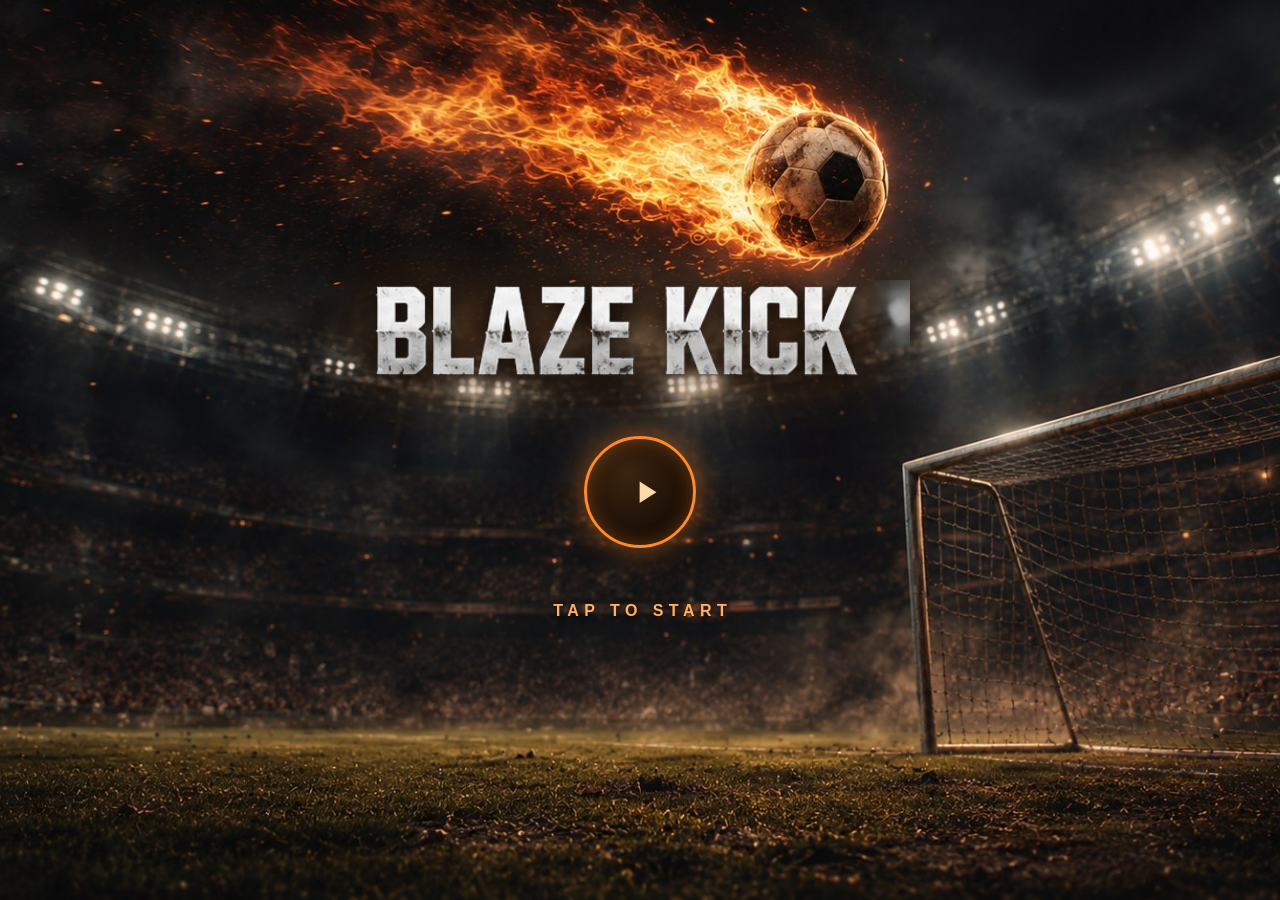
==== index.html @ d06417c7 "Add files via upload" ====
<!DOCTYPE html>
<html lang="hu">
<head>
<meta charset="UTF-8">
<meta name="viewport" content="width=device-width, initial-scale=1.0, user-scalable=no">
<meta name="screen-orientation" content="landscape">
<meta name="mobile-web-app-capable" content="yes">
<meta name="apple-mobile-web-app-capable" content="yes">
<meta name="apple-mobile-web-app-status-bar-style" content="black-fullscreen">
<meta name="apple-mobile-web-app-title" content="Blaze Kick">
<meta name="theme-color" content="#1a1a2e">
<title>Blaze Kick</title>
<link rel="manifest" href="manifest.json">
<link rel="icon" href="icon-192.png">
<link rel="apple-touch-icon" href="icon-192.png">
<script src="js/early.js"></script>
<link rel="stylesheet" href="css/style.css">
<link rel="stylesheet" href="css/ui.css">
</head>
<body>

<!-- INDÍTÓ képernyő: logó + Play. A koppintás feloldja a hangot, majd indul az intró. -->
<div id="startScreen">
  <img class="start-logo" src="assets/logo.png" alt="Blaze Kick">
  <button id="startBtn" class="start-play" aria-label="Play">
    <svg viewBox="0 0 100 100" aria-hidden="true"><polygon points="40,27 40,73 76,50"></polygon></svg>
  </button>
  <div class="start-hint">TAP TO START</div>
</div>

<!-- INTRO képernyő -->
<div id="intro">
  <video id="introVideo" src="assets/intro.mp4" poster="assets/intro-poster.jpg"
         muted playsinline preload="auto"
         disablepictureinpicture disableremoteplayback></video>
  </div>

<!-- LEFT lane: goalkeeper control + score -->
<div id="lsav" class="sav">
  <div class="sav-score">
    <div class="sav-label">You</div>
    <div class="sav-num" id="s1">0</div>
  </div>
  <div class="tap-hint" id="tapHintL">⚡<span>TAP</span></div>
  <div class="sav-hint">Goalie ◀</div>
</div>

<div id="mid">
  <canvas id="c"></canvas>
  <button id="pauseBtn" title="Pause">⏸</button>
  <div id="itemBar" style="display:none;"></div>
</div>

<!-- How to Play overlay -->
<div id="howToOverlay" style="display:none;position:fixed;inset:0;background:rgba(0,0,0,0.95);z-index:400;flex-direction:column;align-items:center;justify-content:center;gap:14px;color:white;">
  <div style="font-size:22px;font-weight:900;color:#4fc3f7;">📖 How to Play</div>
  <div style="max-width:520px;max-height:70vh;overflow-y:auto;font-size:13px;line-height:1.7;color:#ddd;padding:0 22px;text-align:left;">
    <b style="color:#4fc3f7">🎯 Gameplay</b><br>
    Top-down football against the computer. First to 7 goals wins the match. Your ball speed stays the same for the whole match.<br><br>
    <b style="color:#4fc3f7">🕹️ Controls</b><br>
    <b>Left lane</b> – drag up/down to move your goalkeeper.<br>
    <b>Right lane</b> – drag up/down to move your striker.<br>
    Use two fingers at once to control both.<br>
    <b>Tap</b> near the ball to hit a power shot.<br>
    Flick the paddle as it meets the ball to change the angle – the ball keeps its speed, only its direction changes.<br><br>
    <b style="color:#4fc3f7">⚽ Formation</b><br>
    Your striker plays in the opponent's half, in front of their goal. Their striker sits in front of yours. Goalkeepers stay on the goal line.<br><br>
    <b style="color:#4fc3f7">✨ Bonus ball</b><br>
    A small extra ball sometimes crosses the pitch. Hit it for a random effect lasting a few seconds – it may help you or favour the CPU. This will be replaced by the Shop later.<br><br>
    <b style="color:#4fc3f7">📈 Stages &amp; seasons</b><br>
    100 stages, grouped into 10 seasons of 10 matches.<br>
    Inside a season the ball gets faster with every stage. At the start of a new season it slows back down – but the CPU gets sharper: it aims better, reacts faster, and starts reading where the ball will land.<br><br>
    <b style="color:#4fc3f7">⭐ Stars</b><br>
    Concede 0–1 goals: ★★★<br>
    Concede 2–4 goals: ★★☆<br>
    Concede 5–6 goals: ★☆☆<br>
    Your best result per stage is kept.
  </div>
  <button id="howToBackBtn" style="padding:12px 32px;background:#4fc3f7;color:#111;border:none;border-radius:30px;font-size:15px;font-weight:700;cursor:pointer;touch-action:manipulation;margin-top:4px;">← Back</button>
</div>

<!-- Pause overlay -->
<div id="pauseOverlay" style="display:none;position:fixed;inset:0;background:rgba(0,0,0,0.9);z-index:400;flex-direction:column;align-items:center;justify-content:center;gap:18px;color:white;">
  <div style="font-size:28px;font-weight:900;color:#ffd700;letter-spacing:2px;">⏸ Paused</div>
  <button id="resumeBtn" style="padding:14px 44px;background:#4fc3f7;color:#111;border:none;border-radius:30px;font-size:18px;font-weight:700;cursor:pointer;touch-action:manipulation;">▶ Resume</button>
  <button id="exitBtn" style="padding:11px 34px;background:#222;color:#ef5350;border:2px solid #ef5350;border-radius:30px;font-size:15px;font-weight:700;cursor:pointer;touch-action:manipulation;">✕ Exit to Menu</button>
</div>

<!-- ===== FŐMENÜ ===== -->
<div id="menuScreen" class="screen">
  <div class="screen-body menu-wrap">
    <div id="menuTitle">
      <img class="mt-logo" src="assets/logo.png" alt="Blaze Kick">
      <span class="mt-studio">LFant Studio</span>
    </div>
    <div class="menu-bottom">
    <div class="menu-stats">
      <span>★ <b id="menuStars">0</b></span>
      <span><img class="coin" src="assets/coin.svg" alt=""> <b id="menuCoins">0</b></span>
    </div>
    <div class="menu-list">
      <div class="menu-item fire" id="miStage"><span class="ico">🏟</span> Stage</div>
      <div class="menu-item fire" id="miQuick"><span class="ico">👤</span> 1 Player</div>
      <div class="menu-item fire" id="miTwo"><span class="ico">👥</span> 2 Player</div>
      <div class="menu-item ice"  id="miShop"><span class="ico">🛒</span> Shop</div>
      <div class="menu-item ice"  id="miSettings"><span class="ico">⚙</span> Settings</div>
      <div class="menu-item ice"  id="miHow"><span class="ico">📖</span> How to Play</div>
      <div class="menu-item exit" id="miExit" style="display:none;"><span class="ico">🚪</span> Exit game</div>
    </div>
    </div>
  </div>
</div>

<!-- ===== STAGE RÁCS ===== -->
<div id="stagesScreen" class="screen">
  <div class="screen-head">
    <button class="btn small ghost" id="stagesBackBtn">← Back</button>
    <div class="screen-title">Stages</div>
    <div class="screen-spacer"></div>
    <div style="font-size:12px;color:var(--gold);" id="stagesStars">★ 0</div>
  </div>
  <div class="screen-body" id="stagesGrid"></div>
</div>

<!-- ===== EREDMÉNY ===== -->
<div id="resultScreen" class="screen">
  <div id="resultTitle">Match won</div>
  <div id="resultSub">Stage 1</div>
  <div id="resultScore">0 : 0</div>
  <div id="resultStars"></div>
  <div id="resultCoins" style="display:none;"></div>
  <div class="result-btns">
    <button class="btn primary" id="resultNextBtn">Next stage ▶</button>
    <button class="btn" id="resultRetryBtn">↻ Retry</button>
    <button class="btn ghost" id="resultMenuBtn">Menu</button>
  </div>
</div>

<!-- ===== SHOP ===== -->
<div id="shopScreen" class="screen">
  <div class="screen-head">
    <button class="btn small ghost" id="shopBackBtn">← Back</button>
    <div class="screen-title">Shop</div>
    <div class="screen-spacer"></div>
    <div style="font-size:13px;color:var(--gold);"><img class="coin" src="assets/coin.svg" alt=""> <b id="shopCoins">0</b></div>
  </div>
  <div class="screen-body" id="shopList"></div>
</div>

<!-- ===== BEÁLLÍTÁSOK (placeholder) ===== -->
<div id="settingsScreen" class="screen">
  <div class="screen-head">
    <button class="btn small ghost" id="settingsBackBtn">← Back</button>
    <div class="screen-title">Settings</div>
  </div>
  <div class="screen-body">
    <div style="max-width:520px;margin:0 auto;display:flex;flex-direction:column;gap:10px;">
      <div class="menu-item ice" id="miSound"><span class="ico">🔊</span> Sound: ON</div>
      <div class="menu-item soon"><span class="ico">📳</span> Vibration</div>
      <div class="menu-item soon"><span class="ico">⏱</span> Play-time reminder</div>
      <button class="btn danger" id="resetProgressBtn" style="margin-top:10px;">Reset progress</button>

      <!-- ============ TESZT ESZKÖZÖK — KIADÁS ELŐTT TÖRLENDŐ ============ -->
      <div id="testTools" style="margin-top:18px;padding-top:14px;border-top:1px dashed var(--line);">
        <div style="font-size:10px;letter-spacing:.14em;color:var(--text-dim);text-transform:uppercase;margin-bottom:8px;">Test tools</div>
        <div style="display:flex;gap:8px;flex-wrap:wrap;">
          <button class="btn small" id="testCoinsBtn">+1000 <img class="coin" src="assets/coin.svg" alt=""></button>
          <button class="btn small" id="testStockBtn">Stock all items ×5</button>
          <button class="btn small" id="testUnlockBtn">Unlock all stages</button>
        </div>
        <div id="testInfo" style="font-size:11px;color:var(--text-dim);margin-top:8px;"></div>
      </div>
      <!-- ============ /TESZT ESZKÖZÖK ============ -->
    </div>
  </div>
</div>

<!-- RIGHT lane: field player control + score -->
<div id="rsav" class="sav">
  <div class="sav-score">
    <div class="sav-label">CPU</div>
    <div class="sav-num" id="s2">0</div>
  </div>
  <div class="tap-hint" id="tapHintR">⚡<span>TAP</span></div>
  <div class="sav-hint">▶ Field</div>
</div>

<!-- Fekete átúszó réteg: intró -> menü váltás (elrejti a pályavillanást is) -->
<div id="fadeCover"></div>

<!-- Teszt-kijelző: az aktuális AI-skill. Rejtett; a "#debug" URL-lel jelenik meg. -->
<div id="skillDebug"></div>

<script src="js/intro.js"></script>
<script src="js/audio.js"></script>
<script src="js/progress.js"></script>
<script src="js/difficulty.js"></script>
<script src="js/state.js"></script>
<script src="js/seasons.js"></script>
<script src="js/shop.js"></script>
<script src="js/twoplayer.js"></script>
<script src="js/effects.js"></script>
<script src="js/core.js"></script>
<script src="js/input.js"></script>
<script src="js/ai.js"></script>
<script src="js/physics.js"></script>
<script src="js/render.js"></script>
<script src="js/effects2.js"></script>
<script src="js/helpers.js"></script>
<script src="js/screens.js"></script>
<script src="js/main.js"></script>
</body>
</html>
---- css/style.css ----
* { margin:0; padding:0; box-sizing:border-box; }
html, body {
  width:100%; height:100%;
  background:#111;
  overflow:hidden;
  touch-action:none;
  overscroll-behavior:none;
  overscroll-behavior-y:none;
  font-family:Arial,sans-serif;
  display:flex;
  flex-direction:row;
}

.sav {
  flex-shrink:0;
  width:70px;
  height:100%;
  display:flex;
  flex-direction:column;
  align-items:center;
  justify-content:center;
  user-select:none;
  position:relative;
}
#lsav { background:rgba(79,195,247,0.06); border-right:1px solid rgba(79,195,247,0.3); box-shadow:inset -4px 0 20px rgba(79,195,247,0.1); }
#rsav { background:rgba(239,83,80,0.06);  border-left:1px solid rgba(239,83,80,0.3);  box-shadow:inset 4px 0 20px rgba(239,83,80,0.1); }

/* Eredménytábla a sávokban */
.sav-score {
  position:absolute;
  top:12px;
  display:flex;
  flex-direction:column;
  align-items:center;
  gap:2px;
  pointer-events:none;
  width:100%;
}
.sav-label {
  font-size:8px;
  letter-spacing:3px;
  text-transform:uppercase;
  color:rgba(255,255,255,0.5);
  font-family: 'Courier New', monospace;
}
.sav-num {
  font-size:46px;
  font-weight:900;
  line-height:1;
  font-family: 'Courier New', monospace;
  transition: transform 0.15s ease-out, font-size 0.3s ease;
  text-shadow: 0 0 15px currentColor, 0 0 30px currentColor, 0 0 60px currentColor;
  letter-spacing:-2px;
}
#lsav .sav-num { color:#4fc3f7; }
#rsav .sav-num { color:#ef5350; }

.sav-hint {
  position:absolute;
  bottom:20px;
  font-size:9px;
  letter-spacing:1px;
  text-transform:uppercase;
  writing-mode:vertical-rl;
  color:rgba(255,255,255,0.2);
}

#mid {
  flex:1;
  height:100%;
  position:relative;
  overflow:hidden;
}

/* Intro képernyő */
#intro {
  position:fixed; inset:0;
  background:#000;
  z-index:100;
  display:flex;
  align-items:center;
  justify-content:center;
  overflow:hidden;
}
#introVideo {
  position:absolute; inset:0;
  width:100%; height:100%;
  object-fit:cover;          /* kitölti a képernyőt, a széleit levágja */
  pointer-events:none;
}
#playHint {
  position:absolute;
  bottom:11%; left:50%;
  transform:translateX(-50%);
  opacity:0; transition:opacity .5s ease;
  color:#fff; font-size:clamp(16px,3.2vh,24px); font-weight:900;
  letter-spacing:3px;
  text-shadow:0 0 18px rgba(255,110,20,0.9), 0 2px 6px rgba(0,0,0,0.9);
  animation:playPulse 1.4s ease-in-out infinite;
  pointer-events:none; z-index:101;
}
#playHint.ready { opacity:1; }
#intro.ready { cursor:pointer; }
@keyframes playPulse {
  0%,100% { transform:translateX(-50%) scale(1);    opacity:1;   }
  50%      { transform:translateX(-50%) scale(1.05); opacity:0.7; }
}
  50%      { transform:translateX(-50%) scale(1.06); }
}

#overlay {
  position:absolute; inset:0;
  background:rgba(0,0,0,0.88);
  display:flex; flex-direction:column;
  align-items:center; justify-content:center;
  gap:14px; color:white; z-index:10;
  touch-action:auto;
}
#overlay h2 { font-size:26px; font-weight:900; }
#overlay p  { font-size:12px; color:#aaa; text-align:center; padding:0 20px; line-height:1.6; }
#overlay button {
  padding:13px 36px; background:#4fc3f7; color:#111;
  border:none; border-radius:30px; font-size:17px; font-weight:700; cursor:pointer;
  touch-action:auto; -webkit-tap-highlight-color:rgba(0,0,0,0.2);
}
canvas { display:block; position:absolute; top:0; left:0; }

/* Szünet gomb — felül középen, a dekor-sávban */
#pauseBtn {
  position:absolute;
  top:8px; left:50%;
  transform:translateX(-50%);
  z-index:6;
  width:42px; height:42px;
  border-radius:50%;
  background:rgba(0,0,0,0.4);
  color:#fff;
  border:1px solid rgba(255,255,255,0.3);
  font-size:18px; line-height:1;
  cursor:pointer;
  touch-action:manipulation;
  -webkit-tap-highlight-color:transparent;
  display:flex; align-items:center; justify-content:center;
}
#pauseBtn:active { background:rgba(0,0,0,0.65); }

/* A PLAY gomb csak a videó végén (vagy koppintásra) jelenik meg */
---- css/ui.css ----
/* ============================================================
   BLAZE KICK — UI design tokenek
   Minden szín / méret / betű ITT. A design cseréje = ezt írjuk át.
   Stílus: visszafogott, anyagszerű; illeszkedik a fotorealisztikus pályaképhez.
   ============================================================ */
:root {
  --bg:        #0b0e13;
  --bg-2:      #11151c;
  --panel:     rgba(17,21,28,0.94);
  --line:      rgba(255,255,255,0.09);
  --text:      #e7edf3;
  --text-dim:  #8a94a2;
  --accent:    #4fc3f7;   /* játékos kék */
  --accent-2:  #ef5350;   /* gép piros */
  --gold:      #ffd54f;   /* csillag / érme */
  --ok:        #66bb6a;

  --radius:    10px;
  --radius-lg: 16px;
  --tile:      68px;      /* stage csempe mérete */
  --gap:       8px;
  --font:      system-ui, -apple-system, "Segoe UI", Roboto, Arial, sans-serif;
}

/* ---------- közös képernyő-váz ---------- */
.screen {
  position: fixed; inset: 0; z-index: 300;
  display: none;
  flex-direction: column;
  background: var(--bg);
  color: var(--text);
  font-family: var(--font);
  overscroll-behavior: contain;
}
.screen-head {
  flex: 0 0 auto;
  display: flex; align-items: center; gap: 14px;
  padding: 10px 16px;
  border-bottom: 1px solid var(--line);
  background: var(--bg-2);
}
.screen-title { font-size: 15px; font-weight: 700; letter-spacing: .04em; }
.screen-spacer { flex: 1; }
.screen-body {
  flex: 1 1 auto;
  overflow-y: auto;
  touch-action: pan-y;          /* a görgetés működjön a globális touch-action:none ellenére */
  -webkit-overflow-scrolling: touch;
  padding: 14px 16px 22px;
}

/* ---------- gombok ---------- */
.btn {
  font-family: var(--font);
  font-size: 14px; font-weight: 600;
  padding: 11px 22px;
  border-radius: 999px;
  border: 1px solid var(--line);
  background: #1a1f27;
  color: var(--text);
  cursor: pointer;
  touch-action: manipulation;
  -webkit-tap-highlight-color: transparent;
}
.btn:active {
  background: #ffffff;              /* megnyomva: fehér felvillanás */
  color: #0b0e13;
  border-color: #ffffff;
  transform: scale(0.96);
  transition: none;                 /* a lenyomás azonnal látszik */
}
.btn:active .p-disc,
.btn:active .p-qty,
.btn:active .p-cost b { color: #0b0e13; }   /* fehér háttéren olvasható maradjon */
.btn.primary { background: var(--accent); color: #0b0e13; border-color: transparent; }
.btn.ghost   { background: transparent; color: var(--text-dim); }
.btn.danger  { background: transparent; color: var(--accent-2); border-color: var(--accent-2); }
.btn.small   { font-size: 12px; padding: 8px 14px; }
.btn[disabled] { opacity: .38; pointer-events: none; }

/* Vásárlás visszajelzés: garantált felvillanás (a :active túl rövid lehet) */
.btn.flash {
  background: #ffffff !important; color: #0b0e13 !important;
  border-color: #ffffff !important;
  box-shadow: 0 0 18px rgba(255,255,255,0.65);
  transform: scale(0.96);
}
.btn.flash .p-disc, .btn.flash .p-qty, .btn.flash .p-cost b { color: #0b0e13 !important; }
.btn.flash-deny {
  background: #ff5a3c !important; color: #fff !important;
  border-color: #ff5a3c !important;
  animation: denyShake 0.22s ease;
}
@keyframes denyShake {
  0%, 100% { transform: translateX(0); }
  25%      { transform: translateX(-3px); }
  75%      { transform: translateX(3px); }
}

/* ---------- Főmenü ---------- */
#menuScreen {
  background: #05070a url(../assets/menu-bg.jpg) center/cover no-repeat;
}

/* ---- Cím (logó): vízszintesen középen, a labda alatt, a gombok fölött ----
   Magasság-alapú méret, hogy fekvő telefonon (alacsony képernyő) is elférjen.
   Finomhangoláshoz: --title-y = függőleges pozíció, --logo-max = max. logóméret */
#menuTitle {
  --title-top: 18vh;          /* a cím függőleges helye (a labda alá) — ezt állítsd, ha kell */
  width: 100%;
  text-align: center;
  margin: var(--title-top) auto 0;
  pointer-events: none;
  user-select: none;
  flex: 0 0 auto;
}
.mt-logo {
  display: block;
  margin: 0 auto;
  height: clamp(42px, 13vh, 128px);   /* magasság szerint méretezünk -> nem lóg a gombokra */
  width: auto;
  max-width: 88vw;
  filter:
    drop-shadow(0 4px 14px rgba(0,0,0,0.85))
    drop-shadow(0 0 34px rgba(255,120,20,0.26));
}
.mt-studio {
  display: block;
  margin-top: 0.5em;
  font-family: "Arial Black", "Segoe UI", Impact, sans-serif;
  font-size: clamp(11px, 1.7vh, 22px);
  font-weight: 900;
  letter-spacing: 0.24em;
  padding-left: 0.24em;               /* a betűköz optikai kiegyenlítése */
  color: #ff7a1a;
  text-shadow: 0 2px 6px rgba(0,0,0,0.9), 0 0 16px rgba(255,110,20,0.6);
}
.menu-wrap {
  display: flex; flex-direction: column;
  align-items: center; justify-content: space-between;
  padding: 0 16px clamp(10px, 3vh, 22px) !important;
  gap: clamp(6px, 1.6vh, 12px);
}
.menu-bottom {
  display: flex; flex-direction: column; align-items: center;
  gap: clamp(6px, 1.6vh, 12px);
  width: 100%;
  flex: 0 0 auto;
}
.menu-stats {
  display: flex; gap: clamp(14px, 3vw, 26px);
  font-size: clamp(11px, 1.6vh, 14px); color: #cdd4dd;
  letter-spacing: .06em;
  text-shadow: 0 1px 4px rgba(0,0,0,0.9);
  padding: clamp(3px, 0.8vh, 6px) 16px; border-radius: 20px;
  background: rgba(0,0,0,0.35);
}
.menu-stats b { color: var(--gold); font-weight: 800; }

.menu-list {
  display: grid;
  grid-template-columns: repeat(3, 1fr);
  gap: clamp(5px, 1.3vh, 9px);
  width: 100%; max-width: 820px;
}
@media (max-width: 560px) { .menu-list { grid-template-columns: repeat(2, 1fr); } }

.menu-item {
  position: relative;
  display: flex; align-items: center; justify-content: center; gap: 10px;
  min-height: clamp(30px, 6.2vh, 58px);
  padding: 6px 12px;
  border: clamp(9px, 2.2vh, 18px) solid transparent;
  border-image: url(../assets/btn-ice.png) 24 fill stretch;
  color: #fff;
  font-size: clamp(11px, 1.7vh, 14px); font-weight: 800;
  letter-spacing: .09em; text-transform: uppercase;
  text-shadow: 0 2px 5px rgba(0,0,0,0.9);
  cursor: pointer; touch-action: manipulation;
  -webkit-tap-highlight-color: transparent;
  filter: brightness(0.95);
}
.menu-item:active { filter: brightness(1.25); }
.menu-item .ico { font-size: 17px; }

/* tüzes keret — jobb oszlop + How to Play */
.menu-item.fire { border-image: url(../assets/btn-fire.png) 24 fill stretch; }

.menu-item.soon { opacity: .45; pointer-events: none; }
.menu-item.soon::after {
  content: 'soon'; position: absolute; right: 10px; top: 8px;
  font-size: 9px; letter-spacing: .1em; color: #cbd3dd; text-transform: lowercase;
}

/* Kilépés — teljes szélességű, tüzes keret piros felirattal */
.menu-item.exit {
  grid-column: 1 / -1;
  border-image: url(../assets/btn-fire.png) 24 fill stretch;
  color: #ff5a3c;
  text-shadow: 0 2px 6px rgba(0,0,0,0.95);
}

/* Nagyon alacsony (fekvő telefon) képernyő: a cím feljebb + kisebb,
   hogy biztosan a gombok fölött maradjon és ne csússzon rájuk */
@media (max-height: 460px) {
  #menuTitle { --title-y: 30%; --logo-max: 32vh; }
  .mt-studio { margin-top: 0.3em; }
}

/* ---------- Stage rács ---------- */
.season { margin-bottom: 18px; }
.season-head {
  display: flex; align-items: baseline; gap: 10px;
  padding: 0 2px 7px;
}
.season-name { font-size: 12px; font-weight: 700; letter-spacing: .12em; text-transform: uppercase; color: var(--text-dim); }
.season-head.started .season-name { color: #4fc3f7; }   /* megkezdett season: kék */
.season-sub  { font-size: 11px; color: #5b6472; }
.season-row {
  display: grid;
  grid-template-columns: repeat(10, 1fr);   /* mindig 10 stage egy sorban */
  gap: var(--gap);
}

.tile {
  position: relative;
  aspect-ratio: 1 / 1;
  min-height: 0;
  border-radius: var(--radius);
  border: 1px solid var(--line);
  background: var(--bg-2);
  overflow: hidden;
  display: flex; flex-direction: column;
  align-items: center; justify-content: center;
  cursor: pointer; touch-action: manipulation;
  -webkit-tap-highlight-color: transparent;
}
.tile.open   { border-color: rgba(79,195,247,0.35); }
.tile.open:active { background: #1b212a; }
.tile.locked { cursor: default; }

/* stadion-bélyegkép: nyitott = világos/éles, zárolt szezonnyitó = halvány csali */
.tile-thumb {
  position: absolute; inset: 0;
  background-size: cover; background-position: center;
  opacity: .5;
}
.tile.open   .tile-thumb { opacity: .95; }
.tile.locked .tile-thumb { opacity: .28; }
/* olvashatósági fátyol a szám alá */
.tile.open::before {
  content: ''; position: absolute; inset: 0; z-index: 1;
  background: linear-gradient(180deg, rgba(0,0,0,.05), rgba(0,0,0,.5));
}
.tile.locked.teaser::before {
  content: ''; position: absolute; inset: 0; z-index: 1;
  background: linear-gradient(180deg, rgba(0,0,0,.2), rgba(0,0,0,.75));
}
.tile-num {
  position: relative; z-index: 2;
  font-size: clamp(9px, 2.3vw, 15px); font-weight: 700;
  text-shadow: 0 1px 3px rgba(0,0,0,0.85);
}
.tile.locked .tile-num { color: #cfd6df; }
.tile-lock {
  position: relative; z-index: 2;
  font-size: clamp(8px, 1.8vw, 13px); margin-top: 2px; opacity: .75;
}
.tile-stars {
  position: relative; z-index: 2;
  display: flex; gap: 1px; margin-top: 3px;
}
.tile-stars .st { font-size: clamp(6px, 1.5vw, 9px); color: #39414d; line-height: 1; text-shadow: 0 1px 2px rgba(0,0,0,0.8); }
.tile-stars .st.on { color: var(--gold); }

/* ---------- Eredményképernyő ---------- */
#resultScreen { align-items: center; justify-content: center; gap: 12px; background: rgba(6,8,12,0.96); }
#resultTitle { font-size: 24px; font-weight: 800; letter-spacing: .03em; }
#resultTitle.won  { color: var(--ok); }
#resultTitle.lost { color: var(--accent-2); }
#resultSub   { font-size: 12px; color: var(--text-dim); letter-spacing: .06em; }
#resultScore { font-size: 40px; font-weight: 800; letter-spacing: .06em; }
#resultStars { display: flex; gap: 8px; min-height: 26px; }
#resultStars .rst { font-size: 24px; color: #39414d; }
#resultStars .rst.on { color: var(--gold); }
.result-btns { display: flex; gap: 10px; flex-wrap: wrap; justify-content: center; margin-top: 8px; }

/* ---------- Shop ---------- */
.shop-gift {
  background: rgba(255,213,79,0.10);
  border: 1px solid rgba(255,213,79,0.35);
  color: var(--gold);
  border-radius: var(--radius);
  padding: 10px 14px; margin-bottom: 10px;
  font-size: 13px; font-weight: 600; text-align: center;
}
.shop-note {
  font-size: 11px; color: var(--text-dim);
  margin-bottom: 12px; text-align: center;
}
.shop-row {
  background: var(--panel);
  border: 1px solid var(--line);
  border-left: 3px solid var(--line);
  border-radius: var(--radius);
  padding: 11px 13px; margin-bottom: 8px;
  max-width: 620px; margin-left: auto; margin-right: auto;
}
.shop-row.tier-cheap { border-left-color: #4a5563; }
.shop-row.tier-mid   { border-left-color: var(--accent); }
.shop-row.tier-pro   { border-left-color: var(--gold); }
.shop-head { display: flex; align-items: center; gap: 9px; }
.shop-ico  { font-size: 17px; }
.shop-name { font-size: 14px; font-weight: 700; }
.shop-own  { margin-left: auto; font-size: 12px; color: var(--text-dim); }
.shop-own.has { color: #ff5a3c; font-weight: 800; }         /* van belőle -> piros */
.shop-desc { font-size: 11.5px; color: var(--text-dim); margin: 5px 0 9px; }
.shop-buys { display: flex; gap: 7px; flex-wrap: wrap; }
.shop-buys .btn {
  display: inline-flex; align-items: center; gap: 7px;      /* széthúzott, átlátható */
  padding: 6px 10px;
}
.shop-buys .btn .p-qty  { opacity: .8; }
.shop-buys .btn .p-cost { display: inline-flex; align-items: center; gap: 3px; }
.shop-buys .btn .p-cost b { font-weight: 800; }
.shop-buys .btn .p-disc { color: #ff5a3c; font-weight: 800; font-size: 10px; }  /* akció -> piros */

/* BK-érme ikon (a régi ◎ helyett) */
.coin { height: 1em; width: auto; vertical-align: -0.14em; }
.menu-stats .coin { height: 1.15em; vertical-align: -0.2em; }
.shop-buys .btn .coin { height: 0.95em; }

/* ---------- Meccs közbeni aktiváló sáv ---------- */
#itemBar {
  position: absolute;
  bottom: 8px; left: 50%; transform: translateX(-50%);
  z-index: 6;
  display: flex; gap: 7px;
}
.item-btn {
  position: relative;
  width: 40px; height: 40px;
  border-radius: 9px;
  background: rgba(0,0,0,0.45);
  border: 1px solid rgba(255,255,255,0.22);
  color: #fff; font-size: 17px;
  display: flex; align-items: center; justify-content: center;
  cursor: pointer; touch-action: manipulation;
  -webkit-tap-highlight-color: transparent;
}
.item-btn:active { background: rgba(0,0,0,0.7); }
.item-btn[disabled] { opacity: .32; pointer-events: none; }
.item-btn em {
  position: absolute; right: -3px; bottom: -3px;
  background: var(--gold); color: #111;
  font-style: normal; font-size: 9px; font-weight: 800;
  border-radius: 8px; padding: 0 4px; line-height: 13px;
}

/* Eredményképernyő: érme */
#resultCoins { font-size: 15px; font-weight: 700; color: var(--gold); }

/* A gomb belsejére koppintás is a gombot célozza (ne az ütőt mozgassa) */
.item-btn span, .item-btn em { pointer-events: none; }
.menu-item .ico, .shop-buys .btn b, .shop-buys .btn i { pointer-events: none; }

/* Aktív bónusz jelzése az ikonsávban + hátralévő másodperc */
.item-btn.on {
  border-color: var(--gold);
  box-shadow: 0 0 0 1px rgba(255,213,79,0.35);
  opacity: 1 !important;
}
.item-btn.on::after {
  content: attr(data-left) 's';
  position: absolute; top: -8px; left: 50%; transform: translateX(-50%);
  background: var(--gold); color: #111;
  font-size: 9px; font-weight: 800;
  border-radius: 7px; padding: 0 4px; line-height: 13px;
  pointer-events: none;
}

/* ===== Szuperütés tap-jelzés (a sávban) ===== */
.tap-hint {
  display: none;
  flex-direction: column; align-items: center; gap: 2px;
  margin: 10px 0;
  color: #ffd08a;
  font-size: clamp(20px, 3.4vh, 30px);
  line-height: 1;
  text-shadow: 0 0 14px rgba(255,150,40,0.95), 0 2px 6px rgba(0,0,0,0.9);
  pointer-events: none;
}
.tap-hint span {
  font-size: clamp(8px, 1.3vh, 11px);
  font-weight: 900; letter-spacing: 0.2em; padding-left: 0.2em;
  color: #ff9a3c;
}
.tap-hint.on { display: flex; animation: tapPulse 0.75s ease-in-out infinite; }
@keyframes tapPulse {
  0%, 100% { transform: scale(1);    opacity: 0.75; }
  50%      { transform: scale(1.18); opacity: 1; }
}

/* ===== Indító képernyő (logó + Play) ===== */
#startScreen {
  position: fixed; inset: 0; z-index: 600;
  background: #05070a url(../assets/menu-bg.jpg) center/cover no-repeat;
  display: flex; flex-direction: column;
  align-items: center; justify-content: center;
  gap: clamp(22px, 6vh, 54px);
  user-select: none;
}
#startScreen .start-logo {
  width: clamp(210px, 44%, 540px); height: auto;
  filter: drop-shadow(0 4px 14px rgba(0,0,0,0.85)) drop-shadow(0 0 34px rgba(255,120,20,0.26));
}
#startScreen .start-play {
  width: clamp(76px, 15vh, 112px); height: clamp(76px, 15vh, 112px);
  border-radius: 50%;
  border: 3px solid #ff8a2a;
  background: radial-gradient(circle at 38% 32%, #3a2410, #140a04 78%);
  box-shadow: 0 0 30px rgba(255,120,20,0.55), inset 0 0 18px rgba(255,140,40,0.35);
  display: grid; place-items: center;
  cursor: pointer; touch-action: manipulation;
  -webkit-tap-highlight-color: transparent;
  animation: startPulse 1.8s ease-in-out infinite;
}
#startScreen .start-play svg { width: 44%; height: 44%; margin-left: 8%; }
#startScreen .start-play polygon { fill: #ffd9a8; }
#startScreen .start-play:active { transform: scale(0.94); }
#startScreen .start-hint {
  color: #ffb060; font-weight: 800; letter-spacing: 0.34em; padding-left: 0.34em;
  font-size: clamp(11px, 2vw, 16px);
  text-shadow: 0 2px 6px rgba(0,0,0,0.9);
}
@keyframes startPulse {
  0%, 100% { transform: scale(1);    box-shadow: 0 0 26px rgba(255,120,20,0.5),  inset 0 0 16px rgba(255,140,40,0.3); }
  50%      { transform: scale(1.06); box-shadow: 0 0 42px rgba(255,140,30,0.85), inset 0 0 20px rgba(255,150,50,0.45); }
}

/* ===== Fekete átúszó réteg (intró -> menü) ===== */
#fadeCover {
  position: fixed;
  inset: 0;
  background: #000;
  opacity: 0;
  z-index: 500;                 /* a menü (300) és az intró (100) fölött */
  pointer-events: none;
  transition: opacity 0.28s ease;
}

/* ===== Teszt: AI-skill kijelző (alapból rejtett, csak #debug URL-lel) ===== */
#skillDebug {
  display: none;
  position: fixed;
  top: 6px; left: 6px;
  z-index: 9999;
  padding: 4px 9px;
  font: 700 13px/1.2 "Consolas", "Menlo", monospace;
  color: #7CFF9B;
  background: rgba(0,0,0,0.62);
  border: 1px solid rgba(124,255,155,0.4);
  border-radius: 6px;
  letter-spacing: 0.02em;
  pointer-events: none;
  white-space: nowrap;
}
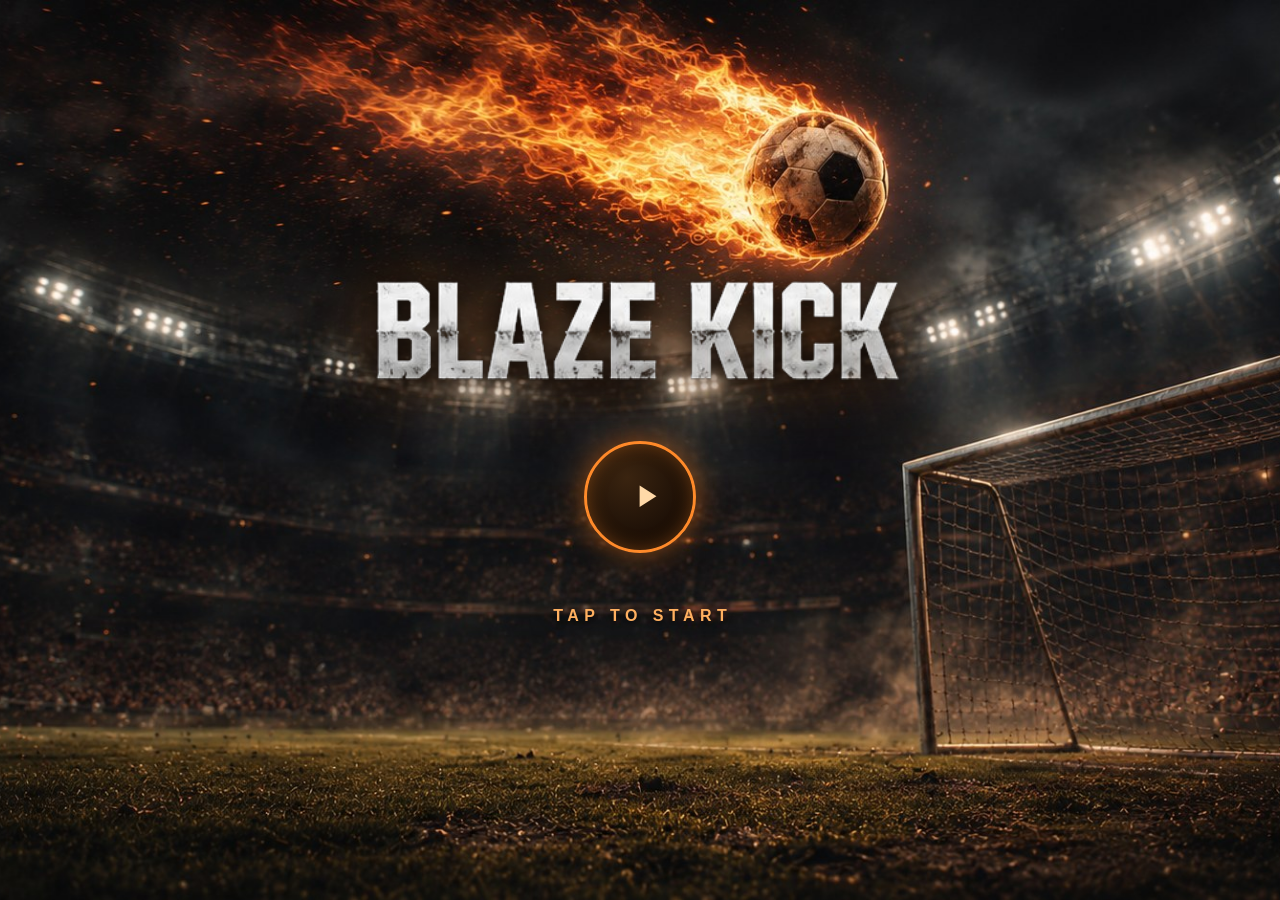
==== commit 6a584623: "Add files via upload" ====
--- a/index.html
+++ b/index.html
@@ -48,6 +48,11 @@
 <div id="mid">
   <canvas id="c"></canvas>
   <button id="pauseBtn" title="Pause">⏸</button>
+  <!-- 2P: melyik játékos milyen bónuszt kapott (bal = P2, jobb = P1) -->
+  <div id="bonusBanner" style="display:none;">
+    <span id="bonusL" class="bonus-pill p2"></span>
+    <span id="bonusR" class="bonus-pill p1"></span>
+  </div>
   <div id="itemBar" style="display:none;"></div>
 </div>
 
@@ -56,25 +61,48 @@
   <div style="font-size:22px;font-weight:900;color:#4fc3f7;">📖 How to Play</div>
   <div style="max-width:520px;max-height:70vh;overflow-y:auto;font-size:13px;line-height:1.7;color:#ddd;padding:0 22px;text-align:left;">
     <b style="color:#4fc3f7">🎯 Gameplay</b><br>
-    Top-down football against the computer. First to 7 goals wins the match. Your ball speed stays the same for the whole match.<br><br>
+    Top-down football against the computer. <b>First to 7 goals</b> wins the match.<br><br>
+
     <b style="color:#4fc3f7">🕹️ Controls</b><br>
-    <b>Left lane</b> – drag up/down to move your goalkeeper.<br>
-    <b>Right lane</b> – drag up/down to move your striker.<br>
+    <b>Left lane</b> — drag up/down to move your <b>keeper</b>.<br>
+    <b>Right lane</b> — drag up/down to move your <b>striker</b>.<br>
     Use two fingers at once to control both.<br>
-    <b>Tap</b> near the ball to hit a power shot.<br>
-    Flick the paddle as it meets the ball to change the angle – the ball keeps its speed, only its direction changes.<br><br>
+    Flick a paddle as it meets the ball to change the angle — the ball keeps its speed, only its direction changes.<br><br>
+
+    <b style="color:#4fc3f7">⚡ Power shot</b><br>
+    <b>Tap</b> anywhere near the ball to fire a power shot — the nearest paddle strikes it hard. Watch for the ⚡ TAP marker.<br><br>
+
+    <b style="color:#4fc3f7">🔥 Rally</b><br>
+    Passing the ball back and forth forever won't save you. After <b>10 touches</b> the ball starts speeding up with every hit, up to <b>1.8×</b>. A goal resets it.<br><br>
+
     <b style="color:#4fc3f7">⚽ Formation</b><br>
-    Your striker plays in the opponent's half, in front of their goal. Their striker sits in front of yours. Goalkeepers stay on the goal line.<br><br>
-    <b style="color:#4fc3f7">✨ Bonus ball</b><br>
-    A small extra ball sometimes crosses the pitch. Hit it for a random effect lasting a few seconds – it may help you or favour the CPU. This will be replaced by the Shop later.<br><br>
+    Your striker plays in the opponent's half, in front of their goal. Their striker sits in front of yours. Keepers stay on the goal line.<br><br>
+
     <b style="color:#4fc3f7">📈 Stages &amp; seasons</b><br>
-    100 stages, grouped into 10 seasons of 10 matches.<br>
-    Inside a season the ball gets faster with every stage. At the start of a new season it slows back down – but the CPU gets sharper: it aims better, reacts faster, and starts reading where the ball will land.<br><br>
+    <b>100 stages</b>, grouped into <b>10 seasons</b> of 10 matches.<br>
+    Inside a season the ball gets faster with every stage. At the start of a new season it slows back down — but the CPU gets sharper: it aims better, reacts faster, and starts reading where the ball will land.<br><br>
+
     <b style="color:#4fc3f7">⭐ Stars</b><br>
     Concede 0–1 goals: ★★★<br>
     Concede 2–4 goals: ★★☆<br>
     Concede 5–6 goals: ★☆☆<br>
-    Your best result per stage is kept.
+    Your best result per stage is kept.<br><br>
+
+    <b style="color:#4fc3f7">💰 Coins</b><br>
+    You earn coins for every win. <b>First clears pay the most</b> — replaying a stage you've already beaten pays much less. More stars, more coins. Later seasons pay more.<br><br>
+
+    <b style="color:#4fc3f7">🛒 Shop</b><br>
+    Spend coins on boosts. Buy them in the Shop, then tap them <b>during a match</b> from the bar at the bottom.<br>
+    <b>Up to 3 activations per match.</b><br>
+    Most boosts last <b>until the next goal</b> (max 30s).<br>
+    <b>Pro boosts (120)</b> last the <b>whole match</b> — they are the way out when you're stuck.<br>
+    <b>💰 Double coins</b> is not a boost: it pays out on your <b>next win</b>, and it's kept if you lose.<br><br>
+
+    <b style="color:#4fc3f7">👥 2 Player</b><br>
+    Two players, one device — one on each side.<br>
+    <b>Pick your pitch before every match.</b> The pitch you choose also sets the <b>tempo</b>: ⚡ calm, ⚡⚡⚡ wild. New pitches unlock as you progress in Stage mode.<br>
+    Bonus balls cross the pitch during play — catch one with your <b>keeper</b> for a random effect. What you got is shown at the top of the screen.<br>
+    The Shop is Stage mode only: one device, one coin balance — buying boosts here wouldn't be a fair match.
   </div>
   <button id="howToBackBtn" style="padding:12px 32px;background:#4fc3f7;color:#111;border:none;border-radius:30px;font-size:15px;font-weight:700;cursor:pointer;touch-action:manipulation;margin-top:4px;">← Back</button>
 </div>
@@ -100,7 +128,7 @@
     </div>
     <div class="menu-list">
       <div class="menu-item fire" id="miStage"><span class="ico">🏟</span> Stage</div>
-      <div class="menu-item fire" id="miQuick"><span class="ico">👤</span> 1 Player</div>
+      <div class="menu-item fire soon" id="miQuick"><span class="ico">👤</span> 1 Player</div>
       <div class="menu-item fire" id="miTwo"><span class="ico">👥</span> 2 Player</div>
       <div class="menu-item ice"  id="miShop"><span class="ico">🛒</span> Shop</div>
       <div class="menu-item ice"  id="miSettings"><span class="ico">⚙</span> Settings</div>
@@ -120,6 +148,20 @@
     <div style="font-size:12px;color:var(--gold);" id="stagesStars">★ 0</div>
   </div>
   <div class="screen-body" id="stagesGrid"></div>
+</div>
+
+<!-- ===== 2P PÁLYAVÁLASZTÓ ===== -->
+<div id="pitchScreen" class="screen">
+  <div class="screen-head">
+    <button class="btn small ghost" id="pitchBackBtn">← Back</button>
+    <div class="screen-title">Choose pitch</div>
+    <div class="screen-spacer"></div>
+    <div style="font-size:12px;color:var(--text-dim);">2 Player</div>
+  </div>
+  <div class="screen-body">
+    <div id="pitchHint" class="pitch-hint"></div>
+    <div id="pitchGrid" class="pitch-grid"></div>
+  </div>
 </div>
 
 <!-- ===== EREDMÉNY ===== -->
@@ -156,7 +198,8 @@
   <div class="screen-body">
     <div style="max-width:520px;margin:0 auto;display:flex;flex-direction:column;gap:10px;">
       <div class="menu-item ice" id="miSound"><span class="ico">🔊</span> Sound: ON</div>
-      <div class="menu-item soon"><span class="ico">📳</span> Vibration</div>
+      <div class="menu-item ice" id="miVibe"><span class="ico">📳</span> Vibration: ON</div>
+      <div class="menu-item ice" id="miSens"><span class="ico">🎚</span> Sensitivity: 3</div>
       <div class="menu-item soon"><span class="ico">⏱</span> Play-time reminder</div>
       <button class="btn danger" id="resetProgressBtn" style="margin-top:10px;">Reset progress</button>
 
@@ -192,6 +235,7 @@
 <div id="skillDebug"></div>
 
 <script src="js/intro.js"></script>
+<script src="js/haptics.js"></script>
 <script src="js/audio.js"></script>
 <script src="js/progress.js"></script>
 <script src="js/difficulty.js"></script>
--- a/css/style.css
+++ b/css/style.css
@@ -105,8 +105,6 @@
   0%,100% { transform:translateX(-50%) scale(1);    opacity:1;   }
   50%      { transform:translateX(-50%) scale(1.05); opacity:0.7; }
 }
-  50%      { transform:translateX(-50%) scale(1.06); }
-}
 
 #overlay {
   position:absolute; inset:0;
--- a/css/ui.css
+++ b/css/ui.css
@@ -465,3 +465,117 @@
   pointer-events: none;
   white-space: nowrap;
 }
+
+/* ============================================================
+   2P PÁLYAVÁLASZTÓ
+   Mind a 10 pálya látszik. A zároltak sötétek — ők a kampány csalija.
+   A pálya egyben tempóválasztás is (⚡ / ⚡⚡ / ⚡⚡⚡).
+   ============================================================ */
+.pitch-hint {
+  font-size: 11px; color: var(--text-dim);
+  letter-spacing: .04em; text-align: center;
+  margin: 0 0 12px;
+}
+.pitch-grid {
+  display: grid;
+  grid-template-columns: repeat(5, 1fr);   /* fekvő képernyő: 5 × 2 */
+  gap: var(--gap);
+  max-width: 900px; margin: 0 auto;
+}
+.pcard {
+  position: relative;
+  aspect-ratio: 16 / 10;
+  border-radius: var(--radius);
+  border: 1px solid var(--line);
+  background: var(--bg-2);
+  overflow: hidden;
+  display: flex; flex-direction: column;
+  align-items: center; justify-content: flex-end;
+  padding-bottom: 6px;
+  cursor: pointer;
+  touch-action: manipulation;
+  -webkit-tap-highlight-color: transparent;
+}
+.pcard.open        { border-color: rgba(79,195,247,0.35); }
+.pcard.open:active { transform: scale(0.97); }
+.pcard.locked      { cursor: default; }
+
+.pcard-thumb {
+  position: absolute; inset: 0;
+  background-size: cover; background-position: center;
+}
+.pcard.open   .pcard-thumb { opacity: .95; }
+.pcard.locked .pcard-thumb { opacity: .18; filter: grayscale(0.7); }
+
+/* olvashatósági fátyol a felirat alá */
+.pcard::before {
+  content: ''; position: absolute; inset: 0; z-index: 1;
+  background: linear-gradient(180deg, rgba(0,0,0,.05) 35%, rgba(0,0,0,.78));
+}
+.pcard.locked::before {
+  background: linear-gradient(180deg, rgba(0,0,0,.35), rgba(0,0,0,.8));
+}
+
+.pcard-name {
+  position: relative; z-index: 2;
+  font-size: clamp(10px, 1.6vw, 13px); font-weight: 700;
+  letter-spacing: .04em;
+  text-shadow: 0 1px 4px rgba(0,0,0,0.9);
+}
+.pcard.locked .pcard-name { color: #9aa3ae; }
+
+/* tempó — a pálya EGYBEN sebességválasztás */
+.pcard-speed {
+  position: relative; z-index: 2;
+  font-size: clamp(8px, 1.2vw, 11px);
+  line-height: 1.2; margin-top: 1px;
+  letter-spacing: -1px;
+}
+.pcard-speed.b1 { filter: grayscale(0.55) brightness(0.85); }   /* nyugodt */
+.pcard-speed.b3 { text-shadow: 0 0 8px rgba(255,140,0,0.85); }  /* vad */
+
+.pcard-lock {
+  position: absolute; z-index: 2;
+  top: 50%; left: 50%; transform: translate(-50%,-60%);
+  font-size: clamp(13px, 2.2vw, 18px); opacity: .8;
+}
+
+/* Eredményképernyő: Double coins beváltva */
+.coin-dbl {
+  display: inline-block; margin-left: 6px;
+  font-size: 11px; font-weight: 700; letter-spacing: .06em;
+  color: #ffd54f;
+  border: 1px solid rgba(255,213,79,.5);
+  border-radius: 999px; padding: 1px 8px;
+  vertical-align: 2px;
+}
+/* Shop: gazdasági tier (Double coins) — nem bónusz, ezért más a keret */
+.shop-row.tier-econ { border-color: rgba(255,213,79,.35); }
+
+/* ============================================================
+   2P — FELVETT BÓNUSZ KIÍRÁSA
+   Eddig semmi nem jelezte, mit kaptál. Bal = P2, jobb = P1.
+   ============================================================ */
+#bonusBanner {
+  position: absolute; top: 8px; left: 50%; transform: translateX(-50%);
+  z-index: 7;
+  display: flex; gap: 10px; align-items: center;
+  pointer-events: none;
+}
+.bonus-pill {
+  display: none;
+  font-size: clamp(9px, 1.4vw, 12px); font-weight: 800;
+  letter-spacing: .05em; white-space: nowrap;
+  padding: 4px 12px; border-radius: 999px;
+  background: rgba(8,14,20,.82);
+  text-shadow: 0 1px 3px rgba(0,0,0,.9);
+  animation: bonusPop .28s ease-out;
+}
+.bonus-pill.p2 { color: #9fdcff; border: 1px solid rgba(79,195,247,.55); }  /* bal */
+.bonus-pill.p1 { color: #ffb0ae; border: 1px solid rgba(239,83,80,.55);  }  /* jobb */
+
+@keyframes bonusPop {
+  0%   { transform: scale(0.7); opacity: 0; }
+  60%  { transform: scale(1.08); opacity: 1; }
+  100% { transform: scale(1); opacity: 1; }
+}
